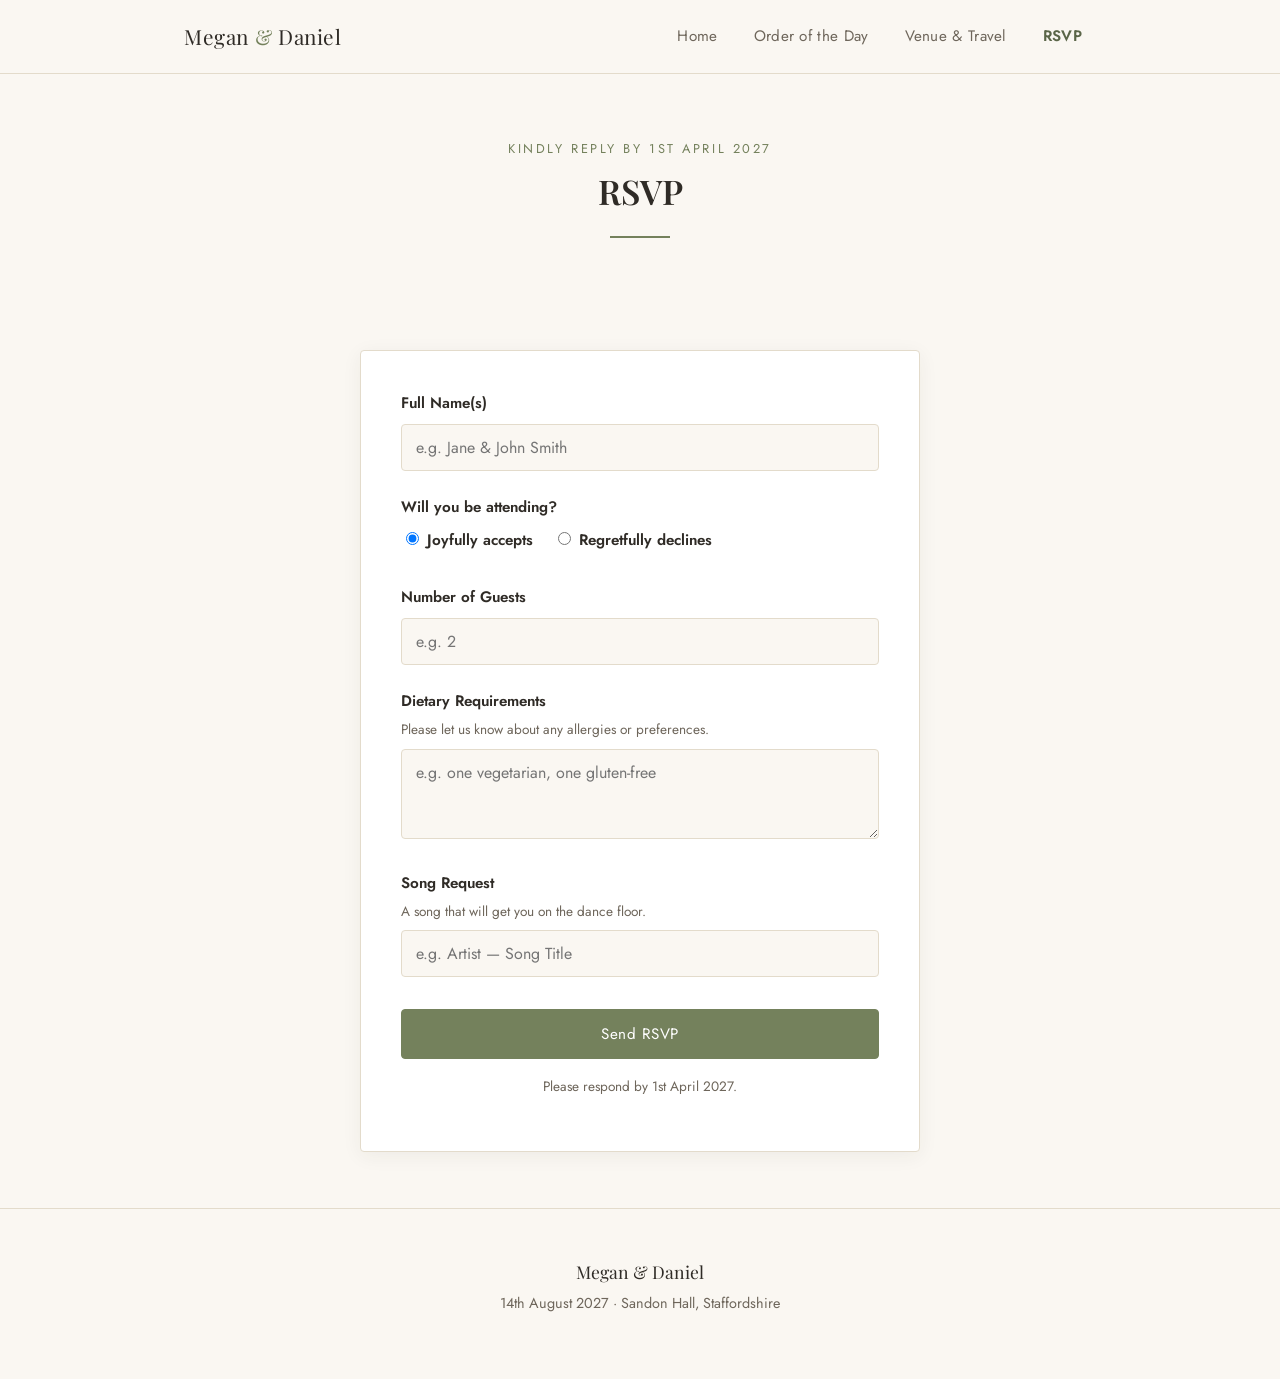
==== rsvp.html @ 928c2b3f "Scaffold wedding website with home, schedule, venue, and RSVP pages Static HTML/CSS/JS site for Mega" ====
<!DOCTYPE html>
<html lang="en">
<head>
  <meta charset="UTF-8">
  <meta name="viewport" content="width=device-width, initial-scale=1.0">
  <title>RSVP — Megan &amp; Daniel</title>
  <link rel="preconnect" href="https://fonts.googleapis.com">
  <link rel="preconnect" href="https://fonts.gstatic.com" crossorigin>
  <link href="https://fonts.googleapis.com/css2?family=Playfair+Display:wght@500;600;700&family=Jost:wght@400;500;600&display=swap" rel="stylesheet">
  <link rel="stylesheet" href="styles.css">
</head>
<body>

  <header class="site-header">
    <div class="container">
      <a href="index.html" class="site-brand">Megan <span>&amp;</span> Daniel</a>
      <button class="nav-toggle" aria-label="Toggle navigation" aria-expanded="false">
        <span></span>
        <span></span>
        <span></span>
      </button>
      <nav class="main-nav" aria-label="Primary">
        <ul>
          <li><a href="index.html">Home</a></li>
          <li><a href="schedule.html">Order of the Day</a></li>
          <li><a href="venue.html">Venue &amp; Travel</a></li>
          <li><a href="rsvp.html" aria-current="page">RSVP</a></li>
        </ul>
      </nav>
    </div>
  </header>

  <main>
    <div class="page-header">
      <p class="hero-eyebrow">Kindly Reply By 1st April 2027</p>
      <h1>RSVP</h1>
      <hr class="divider">
    </div>

    <section class="section">
      <div class="container">

        <!--
          This is a static site with no backend, so this form does not
          currently send data anywhere — it just shows a confirmation
          message (see script.js). To collect real responses, point the
          form's "action" at a service like Formspree or Netlify Forms,
          or connect it to a Google Form.
        -->
        <form class="rsvp-form" data-rsvp-form>

          <div class="form-group">
            <label for="name">Full Name(s)</label>
            <input type="text" id="name" name="name" placeholder="e.g. Jane &amp; John Smith" required>
          </div>

          <div class="form-group">
            <fieldset>
              <legend>Will you be attending?</legend>
              <div class="radio-group">
                <label class="radio-option">
                  <input type="radio" name="attending" value="yes" checked>
                  Joyfully accepts
                </label>
                <label class="radio-option">
                  <input type="radio" name="attending" value="no">
                  Regretfully declines
                </label>
              </div>
            </fieldset>
          </div>

          <div class="form-group">
            <label for="guests">Number of Guests</label>
            <input type="number" id="guests" name="guests" min="0" max="10" placeholder="e.g. 2">
          </div>

          <div class="form-group">
            <label for="dietary">Dietary Requirements
              <span class="hint">Please let us know about any allergies or preferences.</span>
            </label>
            <textarea id="dietary" name="dietary" placeholder="e.g. one vegetarian, one gluten-free"></textarea>
          </div>

          <div class="form-group">
            <label for="song">Song Request
              <span class="hint">A song that will get you on the dance floor.</span>
            </label>
            <input type="text" id="song" name="song" placeholder="e.g. Artist — Song Title">
          </div>

          <div class="form-submit">
            <button type="submit" class="btn btn-primary">Send RSVP</button>
          </div>

          <p class="form-note">Please respond by 1st April 2027.</p>
        </form>

        <div class="form-success" data-rsvp-success>
          <h2>Thank You!</h2>
          <p>Your RSVP has been received. We can't wait to celebrate with you.</p>
          <p class="form-note">(Placeholder confirmation — connect this form to a real backend to store responses.)</p>
        </div>

      </div>
    </section>
  </main>

  <footer class="site-footer">
    <div class="container">
      <p class="footer-names">Megan &amp; Daniel</p>
      <p>14th August 2027 &middot; Sandon Hall, Staffordshire</p>
    </div>
  </footer>

  <script src="script.js"></script>
</body>
</html>
---- styles.css ----
/* =========================================================
   Meg's Wedding — shared stylesheet
   A soft, neutral, country-house palette with a sage accent.
   ========================================================= */

:root {
  /* Palette */
  --color-bg: #faf7f2;          /* warm ivory */
  --color-bg-alt: #f1ece1;      /* slightly deeper ivory, for panels */
  --color-surface: #ffffff;     /* cards */
  --color-text: #2f2b26;        /* warm near-black */
  --color-text-muted: #6e665b;  /* softer body text */
  --color-border: #e3dbcb;      /* hairline borders */
  --color-accent: #74815c;      /* sage green */
  --color-accent-dark: #5a6548; /* pressed / hover state */
  --color-accent-soft: #e9edde; /* pale sage backgrounds */
  --color-gold: #b8965f;        /* warm gold, used sparingly */

  /* Type */
  --font-heading: "Playfair Display", Georgia, "Times New Roman", serif;
  --font-body: "Jost", "Helvetica Neue", Arial, sans-serif;

  /* Layout */
  --max-width: 960px;
  --radius: 4px;
  --shadow-soft: 0 4px 20px rgba(47, 43, 38, 0.06);
}

/* ---------- Reset ---------- */
* {
  box-sizing: border-box;
}

html {
  scroll-behavior: smooth;
}

body {
  margin: 0;
  background-color: var(--color-bg);
  color: var(--color-text);
  font-family: var(--font-body);
  font-size: 17px;
  line-height: 1.65;
  -webkit-font-smoothing: antialiased;
}

img {
  max-width: 100%;
  display: block;
}

a {
  color: var(--color-accent-dark);
}

h1, h2, h3, h4 {
  font-family: var(--font-heading);
  font-weight: 600;
  line-height: 1.2;
  margin: 0 0 0.5em;
  color: var(--color-text);
}

p {
  margin: 0 0 1em;
}

ul {
  margin: 0;
  padding: 0;
}

.container {
  width: 100%;
  max-width: var(--max-width);
  margin: 0 auto;
  padding: 0 24px;
}

/* ---------- Header / Nav ---------- */
.site-header {
  background-color: var(--color-bg);
  border-bottom: 1px solid var(--color-border);
  position: sticky;
  top: 0;
  z-index: 100;
}

.site-header .container {
  display: flex;
  align-items: center;
  justify-content: space-between;
  padding-top: 16px;
  padding-bottom: 16px;
}

.site-brand {
  font-family: var(--font-heading);
  font-size: 1.3rem;
  letter-spacing: 0.03em;
  text-decoration: none;
  color: var(--color-text);
}

.site-brand span {
  color: var(--color-accent);
}

.nav-toggle {
  display: none;
  flex-direction: column;
  justify-content: center;
  gap: 5px;
  width: 32px;
  height: 32px;
  background: none;
  border: none;
  cursor: pointer;
  padding: 0;
}

.nav-toggle span {
  display: block;
  height: 2px;
  width: 100%;
  background-color: var(--color-text);
  border-radius: 2px;
  transition: transform 0.2s ease, opacity 0.2s ease;
}

.main-nav ul {
  display: flex;
  list-style: none;
  gap: 8px;
}

.main-nav a {
  display: inline-block;
  padding: 8px 14px;
  text-decoration: none;
  color: var(--color-text-muted);
  font-size: 0.95rem;
  letter-spacing: 0.02em;
  border-radius: var(--radius);
  transition: background-color 0.2s ease, color 0.2s ease;
}

.main-nav a:hover {
  color: var(--color-accent-dark);
  background-color: var(--color-accent-soft);
}

.main-nav a[aria-current="page"] {
  color: var(--color-accent-dark);
  font-weight: 600;
}

@media (max-width: 700px) {
  .nav-toggle {
    display: flex;
  }

  .main-nav {
    display: none;
    width: 100%;
  }

  .main-nav.is-open {
    display: block;
  }

  .site-header .container {
    flex-wrap: wrap;
  }

  .main-nav ul {
    flex-direction: column;
    gap: 2px;
    padding-bottom: 16px;
  }

  .main-nav a {
    padding: 12px 14px;
  }
}

/* ---------- Hero ---------- */
.hero {
  text-align: center;
  padding: 96px 24px 80px;
  background: linear-gradient(180deg, var(--color-bg) 0%, var(--color-bg-alt) 100%);
  border-bottom: 1px solid var(--color-border);
}

.hero-eyebrow {
  text-transform: uppercase;
  letter-spacing: 0.2em;
  font-size: 0.8rem;
  color: var(--color-accent);
  margin-bottom: 18px;
}

.hero h1 {
  font-size: clamp(2.4rem, 6vw, 4rem);
  margin-bottom: 0.3em;
}

.hero .hero-date {
  font-size: 1.15rem;
  color: var(--color-text-muted);
  margin-bottom: 1.5em;
}

.hero .hero-welcome {
  max-width: 560px;
  margin: 0 auto 2.2em;
  color: var(--color-text-muted);
}

.divider {
  width: 60px;
  height: 2px;
  background-color: var(--color-accent);
  margin: 24px auto;
  border: none;
}

/* ---------- Countdown ---------- */
.countdown {
  display: flex;
  justify-content: center;
  gap: 16px;
  flex-wrap: wrap;
  margin: 0 auto 2em;
}

.countdown .countdown-item {
  background-color: var(--color-surface);
  border: 1px solid var(--color-border);
  border-radius: var(--radius);
  padding: 18px 20px;
  min-width: 84px;
  box-shadow: var(--shadow-soft);
}

.countdown .countdown-number {
  display: block;
  font-family: var(--font-heading);
  font-size: 2rem;
  color: var(--color-accent-dark);
  line-height: 1;
}

.countdown .countdown-label {
  display: block;
  margin-top: 6px;
  font-size: 0.75rem;
  letter-spacing: 0.08em;
  text-transform: uppercase;
  color: var(--color-text-muted);
}

/* ---------- Buttons ---------- */
.btn {
  display: inline-block;
  padding: 13px 30px;
  border-radius: var(--radius);
  text-decoration: none;
  font-size: 0.95rem;
  letter-spacing: 0.03em;
  border: 1px solid var(--color-accent);
  transition: background-color 0.2s ease, color 0.2s ease, transform 0.2s ease;
  cursor: pointer;
  font-family: var(--font-body);
}

.btn-primary {
  background-color: var(--color-accent);
  color: #fff;
}

.btn-primary:hover {
  background-color: var(--color-accent-dark);
  border-color: var(--color-accent-dark);
  transform: translateY(-1px);
}

.btn-secondary {
  background-color: transparent;
  color: var(--color-accent-dark);
}

.btn-secondary:hover {
  background-color: var(--color-accent-soft);
}

/* ---------- Page sections ---------- */
.page-header {
  text-align: center;
  padding: 64px 24px 32px;
}

.page-header .hero-eyebrow {
  margin-bottom: 12px;
}

.section {
  padding: 56px 0;
}

.section + .section {
  border-top: 1px solid var(--color-border);
}

.section-title {
  text-align: center;
  margin-bottom: 12px;
}

.section-intro {
  text-align: center;
  max-width: 600px;
  margin: 0 auto 40px;
  color: var(--color-text-muted);
}

/* ---------- Timeline (Schedule page) ---------- */
.timeline {
  list-style: none;
  max-width: 640px;
  margin: 0 auto;
  position: relative;
  padding-left: 32px;
  border-left: 2px solid var(--color-border);
}

.timeline-item {
  position: relative;
  padding-bottom: 40px;
}

.timeline-item:last-child {
  padding-bottom: 0;
}

.timeline-item::before {
  content: "";
  position: absolute;
  left: -39px;
  top: 4px;
  width: 14px;
  height: 14px;
  border-radius: 50%;
  background-color: var(--color-bg);
  border: 3px solid var(--color-accent);
}

.timeline-time {
  display: block;
  font-family: var(--font-heading);
  font-size: 1.1rem;
  color: var(--color-accent-dark);
  margin-bottom: 4px;
}

.timeline-title {
  margin: 0 0 4px;
  font-size: 1.15rem;
}

.timeline-desc {
  margin: 0;
  color: var(--color-text-muted);
}

/* ---------- Cards (venue, hotels, taxis) ---------- */
.card-grid {
  display: grid;
  grid-template-columns: repeat(auto-fit, minmax(240px, 1fr));
  gap: 20px;
}

.card {
  background-color: var(--color-surface);
  border: 1px solid var(--color-border);
  border-radius: var(--radius);
  padding: 24px;
  box-shadow: var(--shadow-soft);
}

.card h3 {
  font-size: 1.1rem;
  margin-bottom: 6px;
}

.card p {
  color: var(--color-text-muted);
  margin-bottom: 6px;
  font-size: 0.95rem;
}

.card p:last-child {
  margin-bottom: 0;
}

.card .card-tag {
  display: inline-block;
  font-size: 0.7rem;
  text-transform: uppercase;
  letter-spacing: 0.06em;
  color: var(--color-accent-dark);
  background-color: var(--color-accent-soft);
  padding: 3px 10px;
  border-radius: 20px;
  margin-bottom: 10px;
}

/* ---------- Map placeholder ---------- */
.map-embed {
  width: 100%;
  aspect-ratio: 16 / 9;
  border: 1px dashed var(--color-border);
  border-radius: var(--radius);
  background-color: var(--color-bg-alt);
  display: flex;
  align-items: center;
  justify-content: center;
  text-align: center;
  color: var(--color-text-muted);
  padding: 24px;
  overflow: hidden;
}

.map-embed iframe {
  width: 100%;
  height: 100%;
  border: 0;
}

.address-block {
  text-align: center;
  margin-bottom: 24px;
}

.address-block address {
  font-style: normal;
  color: var(--color-text-muted);
}

/* ---------- Note / callout ---------- */
.note {
  background-color: var(--color-accent-soft);
  border-left: 3px solid var(--color-accent);
  padding: 16px 20px;
  border-radius: var(--radius);
  color: var(--color-text);
  max-width: 640px;
  margin: 0 auto;
}

.note p:last-child {
  margin-bottom: 0;
}

/* ---------- Forms (RSVP page) ---------- */
.rsvp-form {
  max-width: 560px;
  margin: 0 auto;
  background-color: var(--color-surface);
  border: 1px solid var(--color-border);
  border-radius: var(--radius);
  padding: 40px;
  box-shadow: var(--shadow-soft);
}

.form-group {
  margin-bottom: 24px;
}

.form-group:last-of-type {
  margin-bottom: 0;
}

.form-group label,
.form-group legend {
  display: block;
  font-weight: 600;
  margin-bottom: 8px;
  font-size: 0.95rem;
}

.form-group legend {
  padding: 0;
}

.form-group .hint {
  display: block;
  font-weight: 400;
  color: var(--color-text-muted);
  font-size: 0.85rem;
  margin-top: 4px;
}

input[type="text"],
input[type="number"],
input[type="email"],
textarea,
select {
  width: 100%;
  padding: 11px 14px;
  border: 1px solid var(--color-border);
  border-radius: var(--radius);
  background-color: var(--color-bg);
  color: var(--color-text);
  font-family: var(--font-body);
  font-size: 1rem;
}

input:focus,
textarea:focus,
select:focus {
  outline: none;
  border-color: var(--color-accent);
  box-shadow: 0 0 0 3px var(--color-accent-soft);
}

textarea {
  resize: vertical;
  min-height: 90px;
}

fieldset {
  border: none;
  padding: 0;
  margin: 0;
}

.radio-group {
  display: flex;
  gap: 20px;
}

.radio-option {
  display: flex;
  align-items: center;
  gap: 8px;
  font-weight: 400;
}

.radio-option input {
  width: auto;
}

.form-submit {
  margin-top: 32px;
  text-align: center;
}

.form-submit .btn {
  width: 100%;
}

.form-note {
  text-align: center;
  font-size: 0.85rem;
  color: var(--color-text-muted);
  margin-top: 16px;
}

.form-success {
  display: none;
  text-align: center;
  max-width: 560px;
  margin: 0 auto;
  background-color: var(--color-surface);
  border: 1px solid var(--color-border);
  border-radius: var(--radius);
  padding: 48px 40px;
  box-shadow: var(--shadow-soft);
}

.form-success.is-visible {
  display: block;
}

.rsvp-form.is-hidden {
  display: none;
}

/* ---------- Footer ---------- */
.site-footer {
  text-align: center;
  padding: 48px 24px;
  color: var(--color-text-muted);
  font-size: 0.9rem;
  border-top: 1px solid var(--color-border);
}

.site-footer .footer-names {
  font-family: var(--font-heading);
  font-size: 1.1rem;
  color: var(--color-text);
  margin-bottom: 6px;
}

/* ---------- Utility ---------- */
.text-center {
  text-align: center;
}
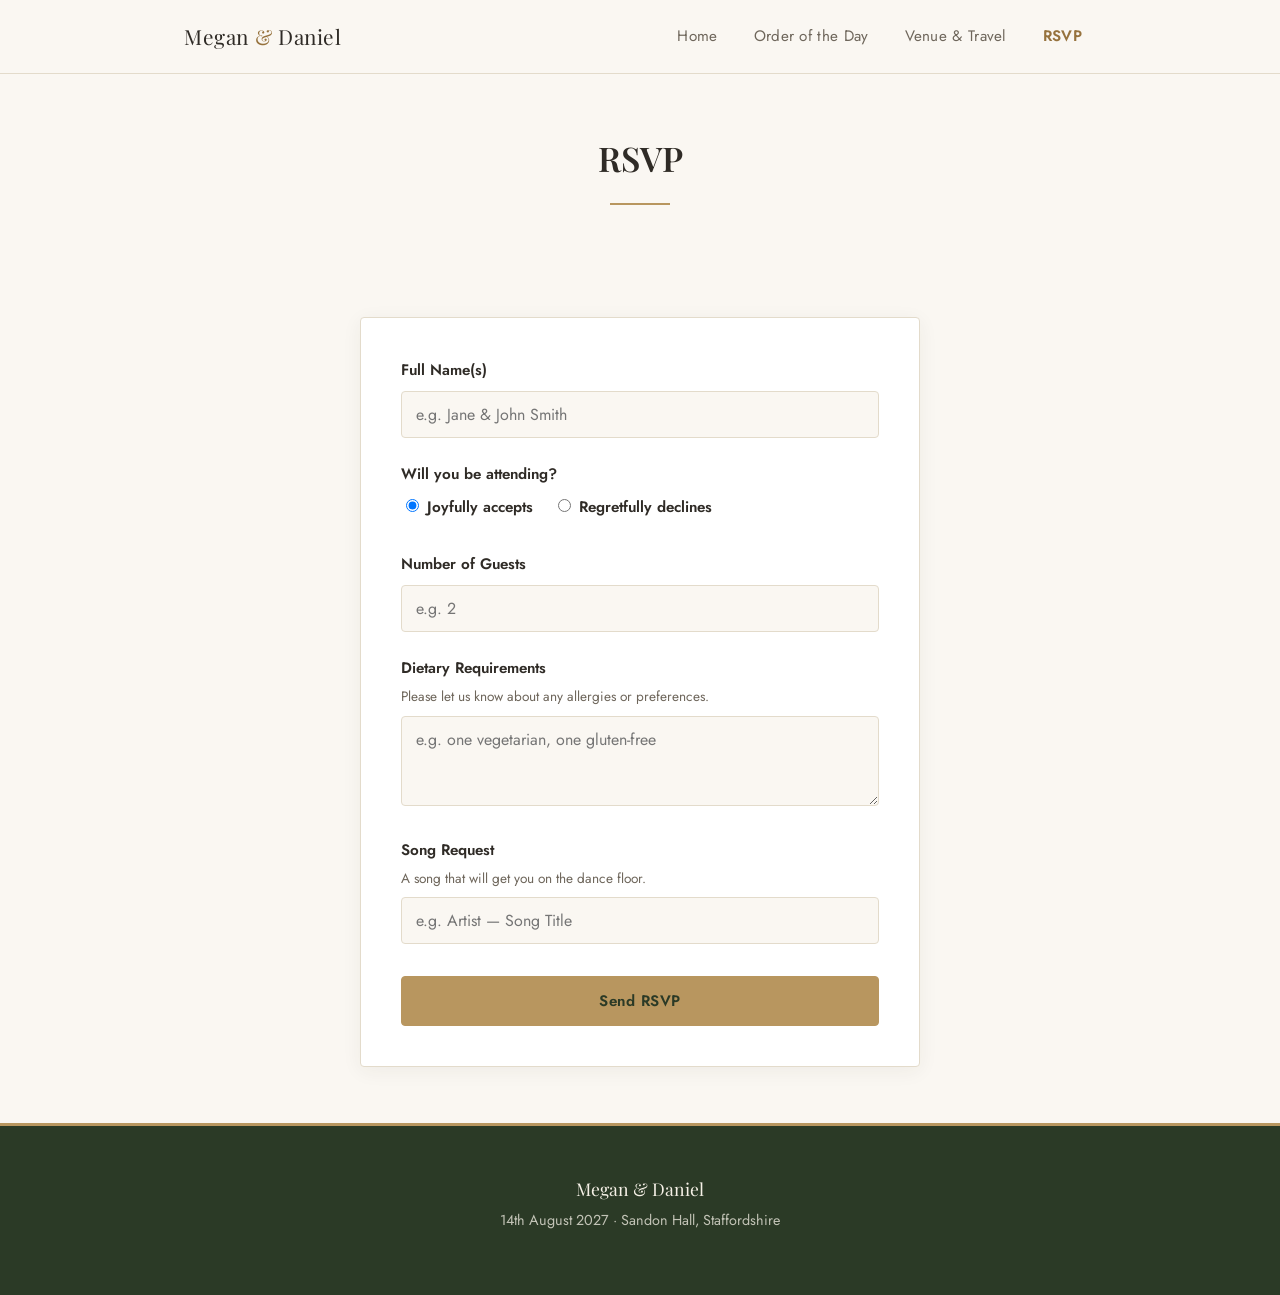
==== commit a2f0ecf2: "Wire RSVP form to Formspree, emailing submissions to adam.grew@btinternet.com Also drops the "reply " ====
--- a/rsvp.html
+++ b/rsvp.html
@@ -32,7 +32,6 @@
 
   <main>
     <div class="page-header">
-      <p class="hero-eyebrow">Kindly Reply By 1st April 2027</p>
       <h1>RSVP</h1>
       <hr class="divider">
     </div>
@@ -41,13 +40,11 @@
       <div class="container">
 
         <!--
-          This is a static site with no backend, so this form does not
-          currently send data anywhere — it just shows a confirmation
-          message (see script.js). To collect real responses, point the
-          form's "action" at a service like Formspree or Netlify Forms,
-          or connect it to a Google Form.
+          Submissions are sent via Formspree (form ID xgawzepa, registered
+          to adam.grew@btinternet.com) to that inbox — script.js POSTs this
+          form to the endpoint below with fetch.
         -->
-        <form class="rsvp-form" data-rsvp-form>
+        <form class="rsvp-form" data-rsvp-form action="https://formspree.io/f/xgawzepa" method="POST">
 
           <div class="form-group">
             <label for="name">Full Name(s)</label>
@@ -92,14 +89,13 @@
           <div class="form-submit">
             <button type="submit" class="btn btn-primary">Send RSVP</button>
           </div>
+        </form>
 
-          <p class="form-note">Please respond by 1st April 2027.</p>
-        </form>
+        <p class="form-note form-error" data-rsvp-error>Sorry, something went wrong sending your RSVP. Please try again or email us directly.</p>
 
         <div class="form-success" data-rsvp-success>
           <h2>Thank You!</h2>
           <p>Your RSVP has been received. We can't wait to celebrate with you.</p>
-          <p class="form-note">(Placeholder confirmation — connect this form to a real backend to store responses.)</p>
         </div>
 
       </div>
--- a/styles.css
+++ b/styles.css
@@ -1,6 +1,8 @@
 /* =========================================================
    Meg's Wedding — shared stylesheet
-   A soft, neutral, country-house palette with a sage accent.
+   A country-house palette: ivory & charcoal, bookended by a
+   deep forest-green + gold band (hero/footer), sage as a
+   secondary accent — inspired by sandonhall.co.uk.
    ========================================================= */
 
 :root {
@@ -11,10 +13,16 @@
   --color-text: #2f2b26;        /* warm near-black */
   --color-text-muted: #6e665b;  /* softer body text */
   --color-border: #e3dbcb;      /* hairline borders */
-  --color-accent: #74815c;      /* sage green */
+  --color-accent: #74815c;      /* sage green (secondary accent) */
   --color-accent-dark: #5a6548; /* pressed / hover state */
   --color-accent-soft: #e9edde; /* pale sage backgrounds */
-  --color-gold: #b8965f;        /* warm gold, used sparingly */
+
+  --color-gold: #b8965f;        /* warm gold — buttons & dividers on light bg */
+  --color-gold-dark: #96723d;   /* gold hover / pressed state */
+  --color-gold-soft: #f5ead4;   /* pale gold tint */
+
+  --color-deep: #2b3a26;        /* deep forest green — footer band */
+  --color-cream: #f6f1e7;       /* warm off-white text on deep bg */
 
   /* Type */
   --font-heading: "Playfair Display", Georgia, "Times New Roman", serif;
@@ -51,7 +59,7 @@
 }
 
 a {
-  color: var(--color-accent-dark);
+  color: var(--color-gold-dark);
 }
 
 h1, h2, h3, h4 {
@@ -104,7 +112,7 @@
 }
 
 .site-brand span {
-  color: var(--color-accent);
+  color: var(--color-gold-dark);
 }
 
 .nav-toggle {
@@ -152,7 +160,7 @@
 }
 
 .main-nav a[aria-current="page"] {
-  color: var(--color-accent-dark);
+  color: var(--color-gold-dark);
   font-weight: 600;
 }
 
@@ -188,22 +196,36 @@
 /* ---------- Hero ---------- */
 .hero {
   text-align: center;
-  padding: 96px 24px 80px;
-  background: linear-gradient(180deg, var(--color-bg) 0%, var(--color-bg-alt) 100%);
-  border-bottom: 1px solid var(--color-border);
+  padding: 72px 24px 80px;
+  background:
+    radial-gradient(120% 140% at 50% -10%, rgba(221, 186, 124, 0.18) 0%, rgba(221, 186, 124, 0) 55%),
+    linear-gradient(180deg, var(--color-bg) 0%, var(--color-accent-soft) 100%);
+  border-bottom: 2px solid var(--color-gold);
+}
+
+.hero-photo {
+  width: clamp(120px, 16vw, 170px);
+  aspect-ratio: 3 / 4;
+  object-fit: cover;
+  object-position: center 20%;
+  border-radius: var(--radius);
+  border: 3px solid var(--color-gold);
+  box-shadow: var(--shadow-soft);
+  margin: 0 auto 28px;
 }
 
 .hero-eyebrow {
   text-transform: uppercase;
   letter-spacing: 0.2em;
   font-size: 0.8rem;
-  color: var(--color-accent);
+  color: var(--color-gold-dark);
   margin-bottom: 18px;
 }
 
 .hero h1 {
   font-size: clamp(2.4rem, 6vw, 4rem);
   margin-bottom: 0.3em;
+  color: var(--color-text);
 }
 
 .hero .hero-date {
@@ -221,7 +243,7 @@
 .divider {
   width: 60px;
   height: 2px;
-  background-color: var(--color-accent);
+  background-color: var(--color-gold);
   margin: 24px auto;
   border: none;
 }
@@ -248,7 +270,7 @@
   display: block;
   font-family: var(--font-heading);
   font-size: 2rem;
-  color: var(--color-accent-dark);
+  color: var(--color-gold-dark);
   line-height: 1;
 }
 
@@ -268,31 +290,33 @@
   border-radius: var(--radius);
   text-decoration: none;
   font-size: 0.95rem;
+  font-weight: 600;
   letter-spacing: 0.03em;
-  border: 1px solid var(--color-accent);
+  border: 1px solid var(--color-gold);
   transition: background-color 0.2s ease, color 0.2s ease, transform 0.2s ease;
   cursor: pointer;
   font-family: var(--font-body);
 }
 
 .btn-primary {
-  background-color: var(--color-accent);
-  color: #fff;
+  background-color: var(--color-gold);
+  color: var(--color-deep);
 }
 
 .btn-primary:hover {
-  background-color: var(--color-accent-dark);
-  border-color: var(--color-accent-dark);
+  background-color: var(--color-gold-dark);
+  border-color: var(--color-gold-dark);
+  color: var(--color-cream);
   transform: translateY(-1px);
 }
 
 .btn-secondary {
   background-color: transparent;
-  color: var(--color-accent-dark);
+  color: var(--color-gold-dark);
 }
 
 .btn-secondary:hover {
-  background-color: var(--color-accent-soft);
+  background-color: var(--color-gold-soft);
 }
 
 /* ---------- Page sections ---------- */
@@ -302,6 +326,7 @@
 }
 
 .page-header .hero-eyebrow {
+  color: var(--color-gold-dark);
   margin-bottom: 12px;
 }
 
@@ -353,14 +378,14 @@
   height: 14px;
   border-radius: 50%;
   background-color: var(--color-bg);
-  border: 3px solid var(--color-accent);
+  border: 3px solid var(--color-gold);
 }
 
 .timeline-time {
   display: block;
   font-family: var(--font-heading);
   font-size: 1.1rem;
-  color: var(--color-accent-dark);
+  color: var(--color-gold-dark);
   margin-bottom: 4px;
 }
 
@@ -416,6 +441,18 @@
   margin-bottom: 10px;
 }
 
+/* ---------- Venue photo ---------- */
+.venue-photo {
+  width: 100%;
+  max-width: 800px;
+  aspect-ratio: 16 / 9;
+  object-fit: cover;
+  border-radius: var(--radius);
+  border: 3px solid var(--color-gold);
+  box-shadow: var(--shadow-soft);
+  margin: 0 auto 32px;
+}
+
 /* ---------- Map placeholder ---------- */
 .map-embed {
   width: 100%;
@@ -521,8 +558,8 @@
 textarea:focus,
 select:focus {
   outline: none;
-  border-color: var(--color-accent);
-  box-shadow: 0 0 0 3px var(--color-accent-soft);
+  border-color: var(--color-gold);
+  box-shadow: 0 0 0 3px var(--color-gold-soft);
 }
 
 textarea {
@@ -584,6 +621,15 @@
   display: block;
 }
 
+.form-error {
+  display: none;
+  color: #b3392c;
+}
+
+.form-error.is-visible {
+  display: block;
+}
+
 .rsvp-form.is-hidden {
   display: none;
 }
@@ -592,15 +638,16 @@
 .site-footer {
   text-align: center;
   padding: 48px 24px;
-  color: var(--color-text-muted);
+  color: rgba(246, 241, 231, 0.75);
   font-size: 0.9rem;
-  border-top: 1px solid var(--color-border);
+  background-color: var(--color-deep);
+  border-top: 3px solid var(--color-gold);
 }
 
 .site-footer .footer-names {
   font-family: var(--font-heading);
   font-size: 1.1rem;
-  color: var(--color-text);
+  color: var(--color-cream);
   margin-bottom: 6px;
 }
 
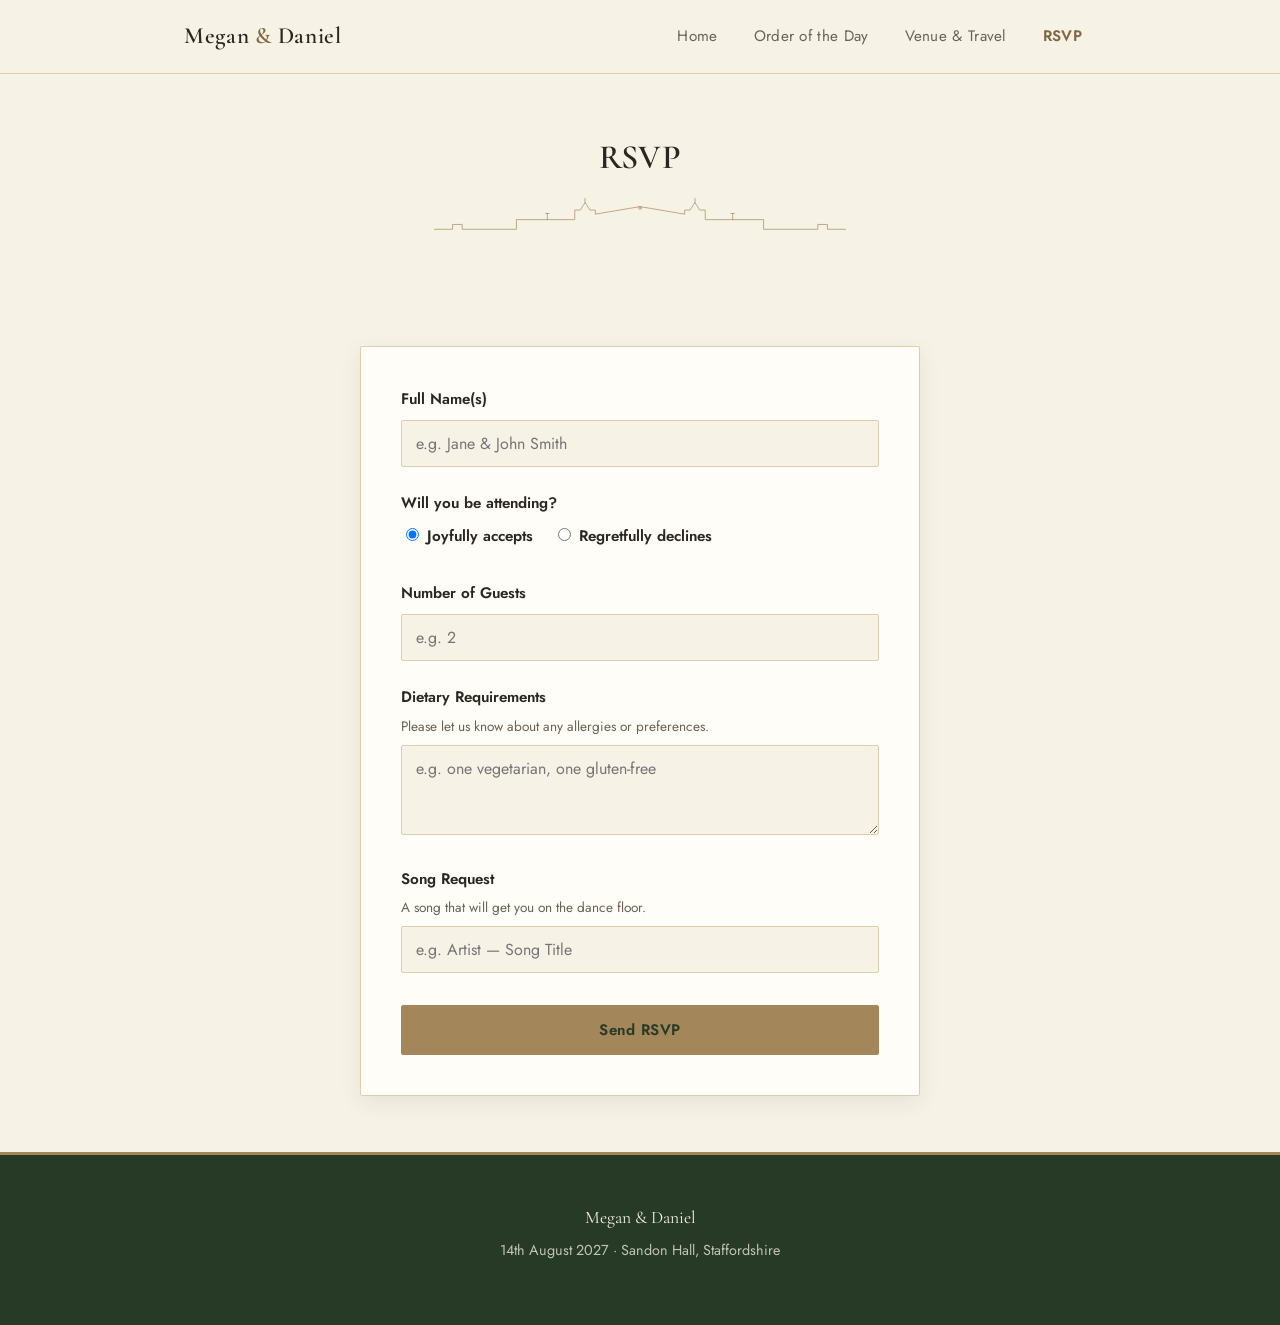
==== commit e1be90b0: "Redesign visual identity and add live directions to venue page Replace the generic gold/ivory/Playfa" ====
--- a/rsvp.html
+++ b/rsvp.html
@@ -6,7 +6,7 @@
   <title>RSVP — Megan &amp; Daniel</title>
   <link rel="preconnect" href="https://fonts.googleapis.com">
   <link rel="preconnect" href="https://fonts.gstatic.com" crossorigin>
-  <link href="https://fonts.googleapis.com/css2?family=Playfair+Display:wght@500;600;700&family=Jost:wght@400;500;600&display=swap" rel="stylesheet">
+  <link href="https://fonts.googleapis.com/css2?family=Cormorant+Garamond:ital,wght@0,500;0,600;0,700;1,500&family=Jost:wght@400;500;600&display=swap" rel="stylesheet">
   <link rel="stylesheet" href="styles.css">
 </head>
 <body>
@@ -33,7 +33,21 @@
   <main>
     <div class="page-header">
       <h1>RSVP</h1>
-      <hr class="divider">
+      <div class="hall-skyline" aria-hidden="true">
+        <svg viewBox="0 -8 1200 96" preserveAspectRatio="xMidYMid meet" xmlns="http://www.w3.org/2000/svg">
+          <g fill="none" stroke="currentColor" stroke-width="2" stroke-linejoin="round" stroke-linecap="round">
+            <polyline id="hall-half" points="0,86 54,86 54,72 82,72 82,86 240,86 240,58 410,58 410,30 426,30 440,8 454,30 470,30 470,42 600,20" />
+            <use href="#hall-half" transform="scale(-1,1) translate(-1200,0)" />
+            <line x1="330" y1="58" x2="330" y2="40" />
+            <line x1="325" y1="40" x2="335" y2="40" />
+            <line x1="870" y1="58" x2="870" y2="40" />
+            <line x1="865" y1="40" x2="875" y2="40" />
+            <line x1="440" y1="8" x2="440" y2="-4" />
+            <line x1="760" y1="8" x2="760" y2="-4" />
+            <circle cx="600" cy="24" r="4" />
+          </g>
+        </svg>
+      </div>
     </div>
 
     <section class="section">
--- a/styles.css
+++ b/styles.css
@@ -1,37 +1,39 @@
 /* =========================================================
-   Meg's Wedding — shared stylesheet
-   A country-house palette: ivory & charcoal, bookended by a
-   deep forest-green + gold band (hero/footer), sage as a
-   secondary accent — inspired by sandonhall.co.uk.
+   Megan & Daniel's Wedding — shared stylesheet
+   Palette drawn from three real sources: Sandon Hall's stone
+   facade (stone-gold), its parkland (parkland green), and the
+   dress Meg wore the evening they got engaged (blush — used
+   sparingly, as a signature rather than a base colour).
    ========================================================= */
 
 :root {
   /* Palette */
-  --color-bg: #faf7f2;          /* warm ivory */
-  --color-bg-alt: #f1ece1;      /* slightly deeper ivory, for panels */
-  --color-surface: #ffffff;     /* cards */
-  --color-text: #2f2b26;        /* warm near-black */
-  --color-text-muted: #6e665b;  /* softer body text */
-  --color-border: #e3dbcb;      /* hairline borders */
-  --color-accent: #74815c;      /* sage green (secondary accent) */
-  --color-accent-dark: #5a6548; /* pressed / hover state */
-  --color-accent-soft: #e9edde; /* pale sage backgrounds */
-
-  --color-gold: #b8965f;        /* warm gold — buttons & dividers on light bg */
-  --color-gold-dark: #96723d;   /* gold hover / pressed state */
-  --color-gold-soft: #f5ead4;   /* pale gold tint */
-
-  --color-deep: #2b3a26;        /* deep forest green — footer band */
-  --color-cream: #f6f1e7;       /* warm off-white text on deep bg */
+  --color-bg: #f7f2e6;          /* parchment */
+  --color-bg-alt: #efe6d2;      /* deeper parchment, for panels */
+  --color-surface: #fffdf8;     /* cards */
+  --color-text: #2b2620;        /* ink */
+  --color-text-muted: #6b6255;  /* softer ink */
+  --color-border: #ddcfae;      /* hairline, stone-tinted */
+
+  --color-parkland: #3f5a3d;      /* parkland green (secondary accent) */
+  --color-parkland-dark: #263a26; /* pressed / hover state, footer band */
+  --color-parkland-soft: #e7ebe0; /* pale green backgrounds */
+
+  --color-stone: #a3865a;        /* stone-gold — buttons & dividers */
+  --color-stone-dark: #82683f;   /* stone hover / pressed state */
+  --color-stone-soft: #efe3c8;   /* pale stone tint */
+
+  --color-blush: #bd7c85;       /* signature accent — used once or twice */
+  --color-cream: #f5f0e1;       /* warm off-white text on deep bg */
 
   /* Type */
-  --font-heading: "Playfair Display", Georgia, "Times New Roman", serif;
+  --font-heading: "Cormorant Garamond", Georgia, "Times New Roman", serif;
   --font-body: "Jost", "Helvetica Neue", Arial, sans-serif;
 
   /* Layout */
   --max-width: 960px;
-  --radius: 4px;
-  --shadow-soft: 0 4px 20px rgba(47, 43, 38, 0.06);
+  --radius: 2px;
+  --shadow-soft: 0 6px 22px rgba(43, 38, 32, 0.08);
 }
 
 /* ---------- Reset ---------- */
@@ -59,13 +61,14 @@
 }
 
 a {
-  color: var(--color-gold-dark);
+  color: var(--color-stone-dark);
 }
 
 h1, h2, h3, h4 {
   font-family: var(--font-heading);
   font-weight: 600;
-  line-height: 1.2;
+  line-height: 1.15;
+  letter-spacing: 0.01em;
   margin: 0 0 0.5em;
   color: var(--color-text);
 }
@@ -105,14 +108,15 @@
 
 .site-brand {
   font-family: var(--font-heading);
-  font-size: 1.3rem;
+  font-size: 1.45rem;
+  font-weight: 600;
   letter-spacing: 0.03em;
   text-decoration: none;
   color: var(--color-text);
 }
 
 .site-brand span {
-  color: var(--color-gold-dark);
+  color: var(--color-stone-dark);
 }
 
 .nav-toggle {
@@ -155,12 +159,12 @@
 }
 
 .main-nav a:hover {
-  color: var(--color-accent-dark);
-  background-color: var(--color-accent-soft);
+  color: var(--color-parkland-dark);
+  background-color: var(--color-parkland-soft);
 }
 
 .main-nav a[aria-current="page"] {
-  color: var(--color-gold-dark);
+  color: var(--color-stone-dark);
   font-weight: 600;
 }
 
@@ -198,34 +202,43 @@
   text-align: center;
   padding: 72px 24px 80px;
   background:
-    radial-gradient(120% 140% at 50% -10%, rgba(221, 186, 124, 0.18) 0%, rgba(221, 186, 124, 0) 55%),
-    linear-gradient(180deg, var(--color-bg) 0%, var(--color-accent-soft) 100%);
-  border-bottom: 2px solid var(--color-gold);
+    radial-gradient(120% 140% at 50% -10%, rgba(163, 134, 90, 0.16) 0%, rgba(163, 134, 90, 0) 55%),
+    linear-gradient(180deg, var(--color-bg) 0%, var(--color-parkland-soft) 100%);
+  border-bottom: 2px solid var(--color-stone);
 }
 
 .hero-photo {
-  width: clamp(120px, 16vw, 170px);
+  width: clamp(180px, 26vw, 280px);
   aspect-ratio: 3 / 4;
   object-fit: cover;
   object-position: center 20%;
   border-radius: var(--radius);
-  border: 3px solid var(--color-gold);
+  border: 1px solid var(--color-stone);
+  outline: 1px solid var(--color-stone);
+  outline-offset: 4px;
   box-shadow: var(--shadow-soft);
-  margin: 0 auto 28px;
+  margin: 0 auto 32px;
 }
 
 .hero-eyebrow {
   text-transform: uppercase;
   letter-spacing: 0.2em;
   font-size: 0.8rem;
-  color: var(--color-gold-dark);
+  color: var(--color-stone-dark);
   margin-bottom: 18px;
 }
 
 .hero h1 {
-  font-size: clamp(2.4rem, 6vw, 4rem);
+  font-size: clamp(2.8rem, 7.5vw, 4.8rem);
   margin-bottom: 0.3em;
   color: var(--color-text);
+}
+
+.hero h1 .amp {
+  color: var(--color-blush);
+  font-style: italic;
+  font-weight: 500;
+  padding: 0 0.06em;
 }
 
 .hero .hero-date {
@@ -243,9 +256,26 @@
 .divider {
   width: 60px;
   height: 2px;
-  background-color: var(--color-gold);
+  background-color: var(--color-stone);
   margin: 24px auto;
   border: none;
+}
+
+/* ---------- Hall skyline motif ---------- */
+/* A line drawing of Sandon Hall's own roofline — gate piers, twin
+   turrets, the central pediment and clock — standing in for a
+   generic divider on every page. */
+.hall-skyline {
+  max-width: 460px;
+  margin: 20px auto 28px;
+  padding: 0 24px;
+  color: var(--color-stone);
+}
+
+.hall-skyline svg {
+  width: 100%;
+  height: auto;
+  display: block;
 }
 
 /* ---------- Countdown ---------- */
@@ -270,7 +300,7 @@
   display: block;
   font-family: var(--font-heading);
   font-size: 2rem;
-  color: var(--color-gold-dark);
+  color: var(--color-stone-dark);
   line-height: 1;
 }
 
@@ -292,31 +322,31 @@
   font-size: 0.95rem;
   font-weight: 600;
   letter-spacing: 0.03em;
-  border: 1px solid var(--color-gold);
+  border: 1px solid var(--color-stone);
   transition: background-color 0.2s ease, color 0.2s ease, transform 0.2s ease;
   cursor: pointer;
   font-family: var(--font-body);
 }
 
 .btn-primary {
-  background-color: var(--color-gold);
-  color: var(--color-deep);
+  background-color: var(--color-stone);
+  color: var(--color-parkland-dark);
 }
 
 .btn-primary:hover {
-  background-color: var(--color-gold-dark);
-  border-color: var(--color-gold-dark);
+  background-color: var(--color-stone-dark);
+  border-color: var(--color-stone-dark);
   color: var(--color-cream);
   transform: translateY(-1px);
 }
 
 .btn-secondary {
   background-color: transparent;
-  color: var(--color-gold-dark);
+  color: var(--color-stone-dark);
 }
 
 .btn-secondary:hover {
-  background-color: var(--color-gold-soft);
+  background-color: var(--color-stone-soft);
 }
 
 /* ---------- Page sections ---------- */
@@ -326,7 +356,7 @@
 }
 
 .page-header .hero-eyebrow {
-  color: var(--color-gold-dark);
+  color: var(--color-stone-dark);
   margin-bottom: 12px;
 }
 
@@ -372,20 +402,20 @@
 .timeline-item::before {
   content: "";
   position: absolute;
-  left: -39px;
-  top: 4px;
-  width: 14px;
-  height: 14px;
-  border-radius: 50%;
+  left: -40px;
+  top: 6px;
+  width: 11px;
+  height: 11px;
   background-color: var(--color-bg);
-  border: 3px solid var(--color-gold);
+  border: 2.5px solid var(--color-stone);
+  transform: rotate(45deg);
 }
 
 .timeline-time {
   display: block;
   font-family: var(--font-heading);
   font-size: 1.1rem;
-  color: var(--color-gold-dark);
+  color: var(--color-stone-dark);
   margin-bottom: 4px;
 }
 
@@ -434,8 +464,8 @@
   font-size: 0.7rem;
   text-transform: uppercase;
   letter-spacing: 0.06em;
-  color: var(--color-accent-dark);
-  background-color: var(--color-accent-soft);
+  color: var(--color-parkland-dark);
+  background-color: var(--color-parkland-soft);
   padding: 3px 10px;
   border-radius: 20px;
   margin-bottom: 10px;
@@ -448,24 +478,20 @@
   aspect-ratio: 16 / 9;
   object-fit: cover;
   border-radius: var(--radius);
-  border: 3px solid var(--color-gold);
+  border: 1px solid var(--color-stone);
+  outline: 1px solid var(--color-stone);
+  outline-offset: 6px;
   box-shadow: var(--shadow-soft);
-  margin: 0 auto 32px;
-}
-
-/* ---------- Map placeholder ---------- */
+  margin: 0 auto 40px;
+}
+
+/* ---------- Map ---------- */
 .map-embed {
   width: 100%;
   aspect-ratio: 16 / 9;
-  border: 1px dashed var(--color-border);
+  border: 1px solid var(--color-border);
   border-radius: var(--radius);
   background-color: var(--color-bg-alt);
-  display: flex;
-  align-items: center;
-  justify-content: center;
-  text-align: center;
-  color: var(--color-text-muted);
-  padding: 24px;
   overflow: hidden;
 }
 
@@ -473,6 +499,12 @@
   width: 100%;
   height: 100%;
   border: 0;
+  display: block;
+}
+
+.map-actions {
+  text-align: center;
+  margin: 24px 0 0;
 }
 
 .address-block {
@@ -487,8 +519,8 @@
 
 /* ---------- Note / callout ---------- */
 .note {
-  background-color: var(--color-accent-soft);
-  border-left: 3px solid var(--color-accent);
+  background-color: var(--color-parkland-soft);
+  border-left: 3px solid var(--color-parkland);
   padding: 16px 20px;
   border-radius: var(--radius);
   color: var(--color-text);
@@ -558,8 +590,8 @@
 textarea:focus,
 select:focus {
   outline: none;
-  border-color: var(--color-gold);
-  box-shadow: 0 0 0 3px var(--color-gold-soft);
+  border-color: var(--color-stone);
+  box-shadow: 0 0 0 3px var(--color-stone-soft);
 }
 
 textarea {
@@ -621,6 +653,10 @@
   display: block;
 }
 
+.form-success h2 {
+  color: var(--color-blush);
+}
+
 .form-error {
   display: none;
   color: #b3392c;
@@ -640,8 +676,8 @@
   padding: 48px 24px;
   color: rgba(246, 241, 231, 0.75);
   font-size: 0.9rem;
-  background-color: var(--color-deep);
-  border-top: 3px solid var(--color-gold);
+  background-color: var(--color-parkland-dark);
+  border-top: 3px solid var(--color-stone);
 }
 
 .site-footer .footer-names {
